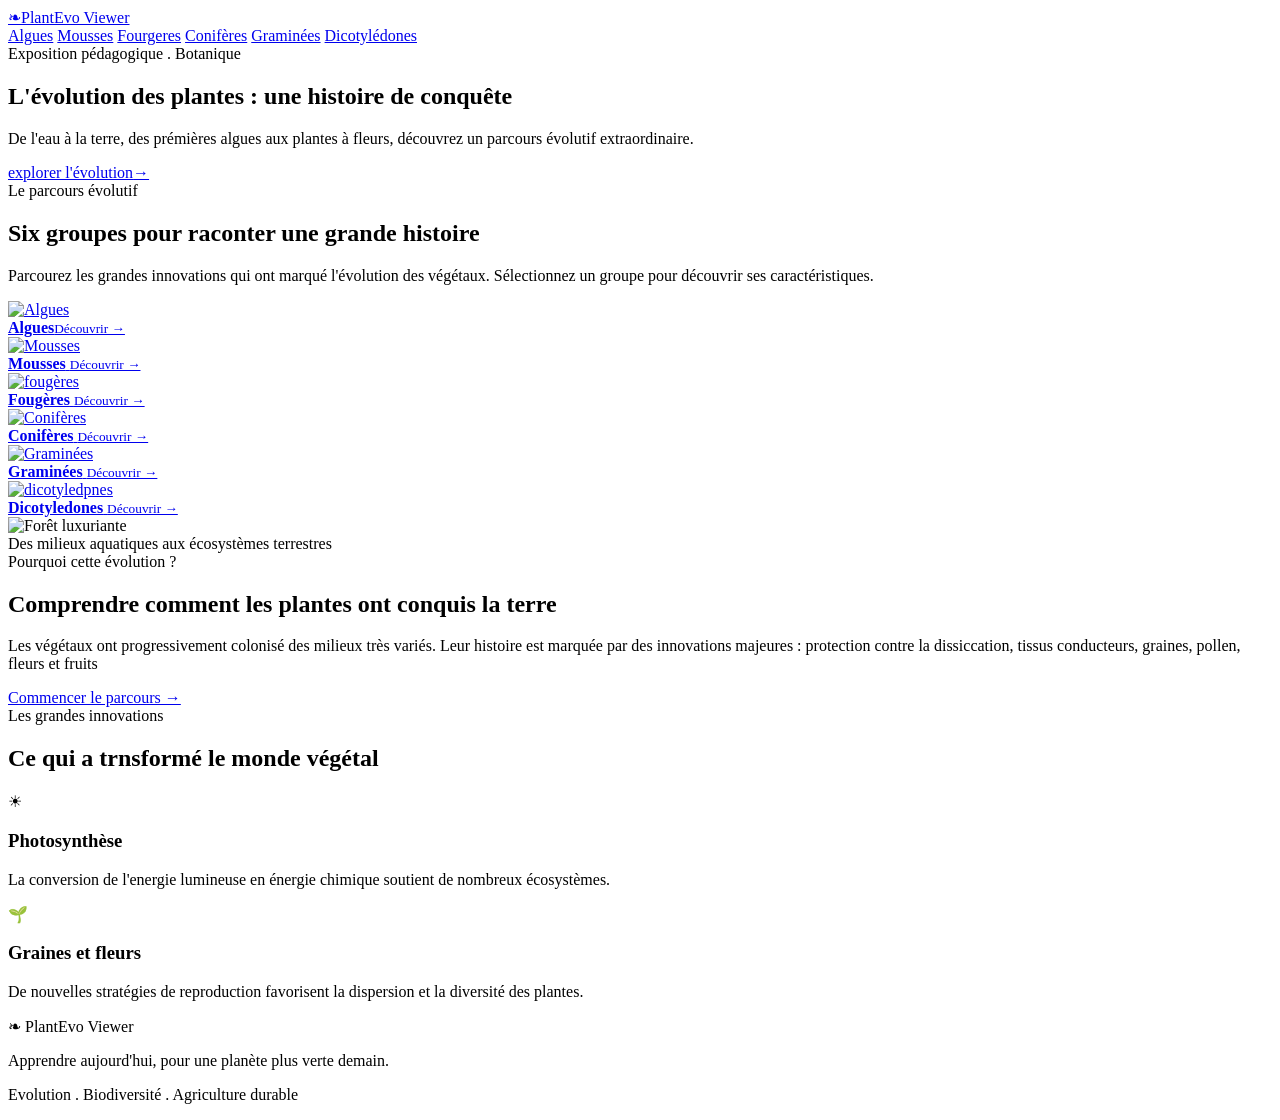
==== index.html @ 8c829630 "Beginning" ====
<!DOCTYPE html>
<html lang="fr">
<head>
    <meta charset="UTF-8">
    <meta name="viewport" content="width=device-width, initial-scale=1.0">
    <meta name="description" content="Découvrez l'évolution des plantes avec PlantEvo Viewer.">
    <title id="title">PlantEvo Viewer | Accueil</title>
    <link rel="stylesheet" href="style.css" >
</head>
<body>
 <header class="site-header"> 
  <div class="container nav-wrap">
   <a class="brand" href="index.html"><span class="brand-mark">❧</span>PlantEvo Viewer</a>
 <nav class="nav" aria-label="Navigation principale">
  <a class="active" href="algues.html">Algues</a>
  <a class="" href="mousses.html">Mousses</a>
  <a class="" href="fourgeres.html">Fourgeres</a>
  <a class="" href="coniferes.html">Conifères</a>
  <a class="" href="graminees.html">Graminées</a>
  <a class="" href="dicotyledones.html">Dicotylédones</a>
 </nav>
</div> 
</header>
<main>
<section class="hero">
<div class="container">
<div class="hero-content">
<span class="eyebrow">Exposition pédagogique . Botanique</span>
<h1>L'évolution des plantes : une histoire de conquête</h1>
<p>De l'eau à la terre, des prémières algues aux plantes à fleurs, découvrez un parcours évolutif extraordinaire.</p>
<a class="btn" href="#parcours">explorer l'évolution<span>→</span></a>

</div>
</div>
</section>
<section class="section" id="parcours">
<div class="kicker">Le parcours évolutif</div>
<h2>Six groupes pour raconter une grande histoire</h2>
</div>
<p>Parcourez les grandes innovations qui ont marqué l'évolution des végétaux. Sélectionnez un groupe pour découvrir ses caractéristiques.</p>
</div>
<div class="timeline">
<div class="timeline-card">
<a href="algues.html">
<div class="timeline-img"></div>
<img src="https://images.unsplash.com/photo-1518837695005-2083093ee35b?auto=format&fit=crop&w=300&q=75" alt="Algues">
</div>
<strong>Algues</strong><small>Découvrir →</small>
</a>
</div>
<div class="timeline-card">
<a href="mousses.html">
<div class="timeline-img">
<img src="https://images.unsplash.com/photo-1501004318641-b39e6451bec6?auto=format&fit=crop&w=300&q=75" alt="Mousses">
</div>
<strong>Mousses</strong>
<small>Découvrir →</small>
</a></div>
<div class="timeline-card">
<a href="fougeres.html">
<div class="timeline-img">
<img src="https://images.unsplash.com/photo-1518531933037-91b2f5f229cc?auto=format&fit=crop&w=300&q=75" alt="fougères">
</div>
<strong>Fougères</strong>
<small>Découvrir →</small></a></div>
<div class="timeline-card">
<a href="coniferes.html">
<div class="timeline-img">
<img src="https://images.unsplash.com/photo-1511497584788-876760111969?auto=format&fit=crop&w=300&q=75" alt="Conifères">
</div>
<strong>Conifères</strong>
<small>Découvrir →</small>
</a></div>
<div class="timeline-card">
<a href="graminees.html">
<div class="timeline-img">
<img src="https://images.unsplash.com/photo-1500382017468-9049fed747ef?auto=format&fit=crop&w=300&q=75" alt="Graminées">
</div>
<strong>Graminées</strong>
<small>Découvrir →</small>
</a></div>
<div class="timeline-card">
<a href="dicotyledones.html">
<div class="timeline-img">
<img src="https://images.unsplash.com/photo-1490750967868-88aa4486c946?auto=format&fit=crop&w=300&q=75" alt="dicotyledpnes">
</div>
<strong>Dicotyledones</strong>
<small>Découvrir →</small>
</a></div></div></div></section>
<section class="section">
<div class="container intro-grid">
<div class="photo-panel">
<img src="https://images.unsplash.com/photo-1448375240586-882707db888b?auto=format&fit=crop&w=1000&q=80" alt="Forêt luxuriante">
<div class="photo-caption">Des milieux aquatiques aux écosystèmes terrestres</div>
</div>
<div class="info-panel">
<div class="kicker">Pourquoi cette évolution ?</div>
<h2>Comprendre comment les plantes ont conquis la terre</h2>
<p>Les végétaux ont progressivement colonisé des milieux très variés. Leur histoire est marquée par des innovations majeures : protection contre la dissiccation, tissus conducteurs, graines, pollen, fleurs et fruits </p>
<a class="btn" href="algues.html">Commencer le parcours →</a>
</div></div></section>
<section class="section">
<div class="container">
<div class="section-head">
<div>
<div class="kicker">Les grandes innovations</div>
<h2>Ce qui a trnsformé le monde végétal</h2>
</div></div>
<div class="feature-grid">
<div class="feature">
<div class="feature-icon">☀</div>
<h3>Photosynthèse</h3>
<p>La conversion de l'energie lumineuse en énergie chimique soutient de nombreux écosystèmes. </p>
</div>
<div class="feature">
<div class="feature-icon">🌱</div>
<h3>Graines et fleurs</h3>
<p>De nouvelles stratégies de reproduction favorisent la dispersion et la diversité des plantes. </p>
</div></div></div></section></main>
<footer class="site-footer">
<div class="container footer-inner">
<div class="footer-brand">❧ PlantEvo Viewer</div>
<p>Apprendre aujourd'hui, pour une planète plus verte demain.</p>
<p>Evolution . Biodiversité . Agriculture durable</p>
</div>
</footer>
</body>
</html>
---- style.css ----
.banniere {
    padding: 100px;
    
    background: linear-gradient(90deg, #5E7E38, #7A8172);
    background-image: url('images/Banniere.jpeg');
    font-size: medium;
}

element1{
    font-size: 25px;
    background-color: #5E7E38;
}

.conteneur {
  display: flex;          /* Active Flexbox */
  flex-wrap: wrap;        /* Permet le retour à la ligne automatique */
  gap: 5px;              /* Espace entre les blocs */
}

.bloc {
    display: flex;
  min-width: 200px;       /* Largeur minimale avant passage à la ligne */
  height: 150px;
  background-color: #5E7E38;
  color: white;
  display: flex;
  justify-content: center;/* Centre le texte horizontalement */
  align-items: center;    /* Centre le texte verticalement */
  border-radius: 8px;
}
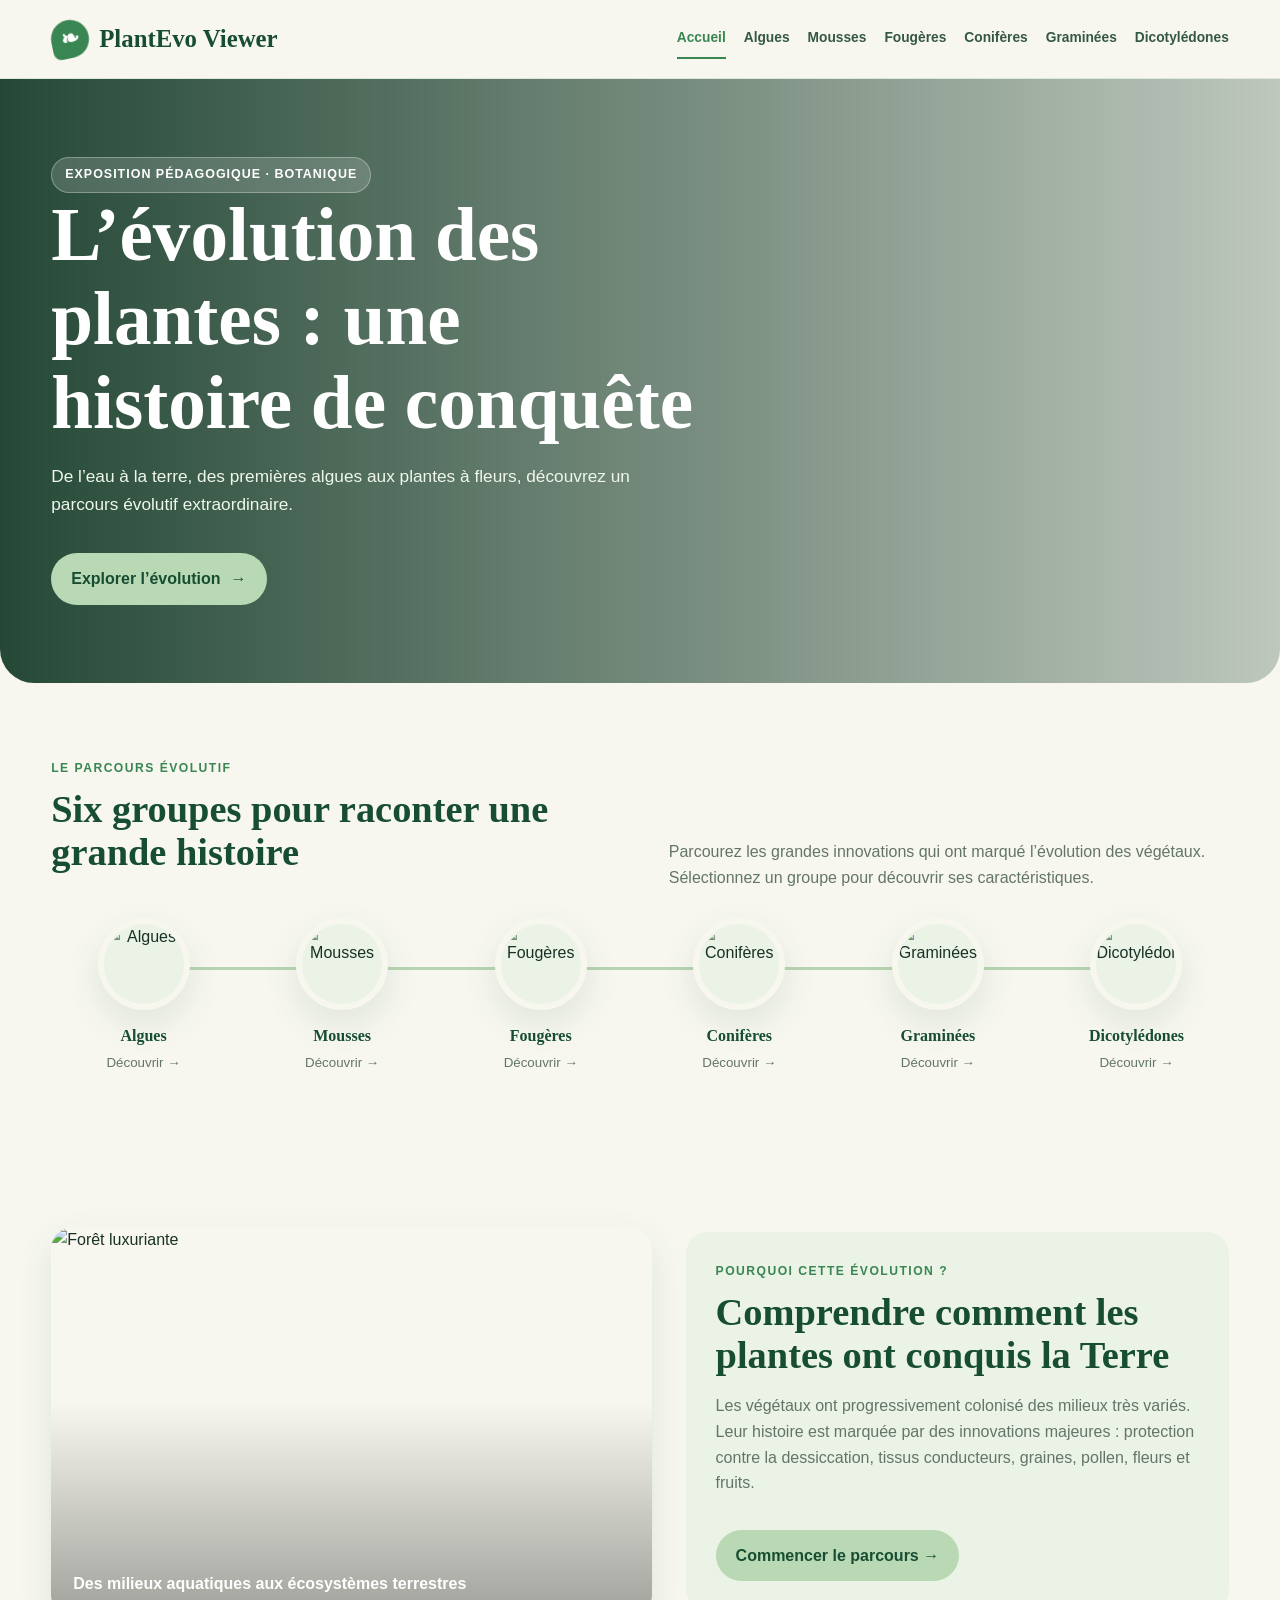
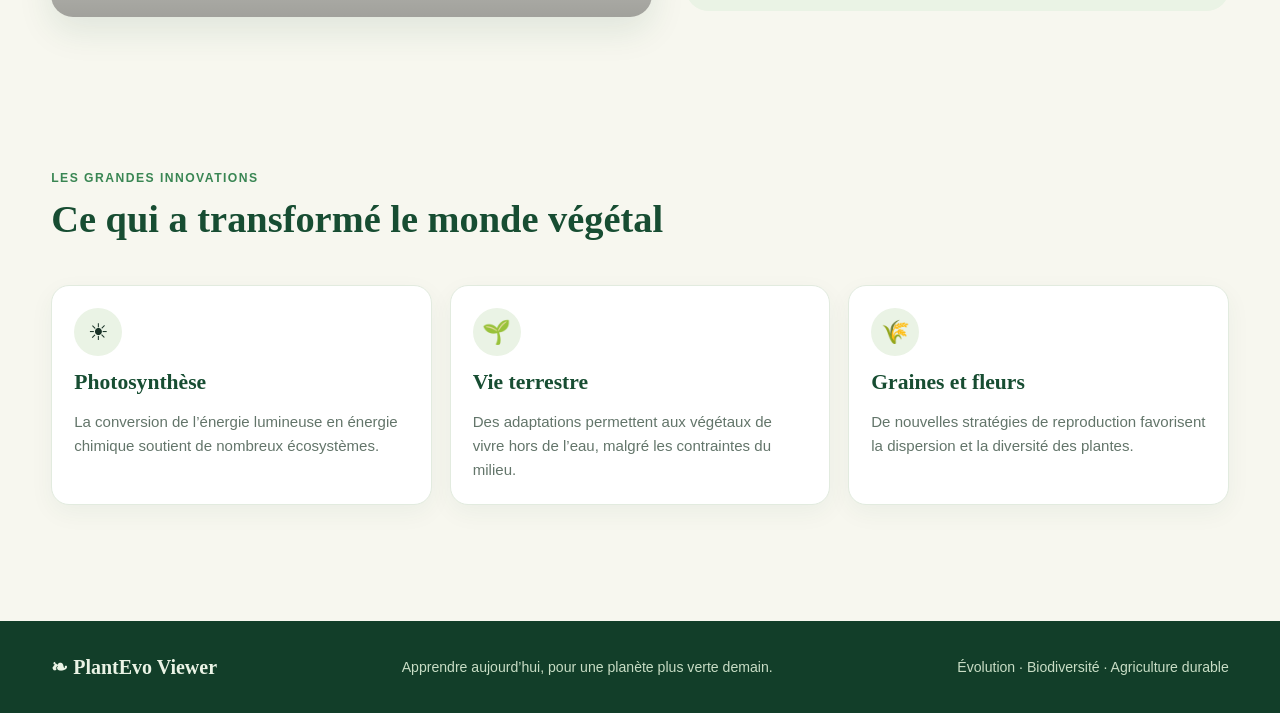
==== commit 28e02965: "finish index" ====
--- a/index.html
+++ b/index.html
@@ -1,129 +1,59 @@
 <!DOCTYPE html>
-<html lang="fr">
+<html lang="fr"> 
 <head>
-    <meta charset="UTF-8">
-    <meta name="viewport" content="width=device-width, initial-scale=1.0">
-    <meta name="description" content="Découvrez l'évolution des plantes avec PlantEvo Viewer.">
-    <title id="title">PlantEvo Viewer | Accueil</title>
-    <link rel="stylesheet" href="style.css" >
-</head>
-<body>
- <header class="site-header"> 
-  <div class="container nav-wrap">
-   <a class="brand" href="index.html"><span class="brand-mark">❧</span>PlantEvo Viewer</a>
- <nav class="nav" aria-label="Navigation principale">
-  <a class="active" href="algues.html">Algues</a>
-  <a class="" href="mousses.html">Mousses</a>
-  <a class="" href="fourgeres.html">Fourgeres</a>
-  <a class="" href="coniferes.html">Conifères</a>
-  <a class="" href="graminees.html">Graminées</a>
-  <a class="" href="dicotyledones.html">Dicotylédones</a>
- </nav>
-</div> 
+ <meta charset="UTF-8">
+ <meta name="viewport" content="width=device-width, initial-scale=1.0">
+ <meta name="description" content="Découvrez l'évolution des plantes avec PlantEvo Viewer.">
+ <title>PlantEvo Viewer | Accueil</title>
+ <link rel="stylesheet" href="css/style.css"></head>
+ <body>
+<header class="site-header">
+<div class="container nav-wrap">
+<a class="brand" href="index.html">
+ <span class="brand-mark">❧</span>PlantEvo Viewer</a>
+
+<nav class="nav" aria-label="Navigation principale">
+    <a class="active" href="index.html">Accueil</a>
+    <a class="" href="algues.html">Algues</a>
+    <a class="" href="mousses.html">Mousses</a>
+    <a class="" href="fougeres.html">Fougères</a>
+    <a class="" href="coniferes.html">Conifères</a>
+    <a class="" href="graminees.html">Graminées</a>
+    <a class="" href="dicotyledones.html">Dicotylédones</a>
+</nav>
+</div>
 </header>
 <main>
 <section class="hero">
 <div class="container">
 <div class="hero-content">
-<span class="eyebrow">Exposition pédagogique . Botanique</span>
-<h1>L'évolution des plantes : une histoire de conquête</h1>
-<p>De l'eau à la terre, des prémières algues aux plantes à fleurs, découvrez un parcours évolutif extraordinaire.</p>
-<a class="btn" href="#parcours">explorer l'évolution<span>→</span></a>
-
+<span class="eyebrow">Exposition pédagogique · Botanique</span>
+<h1>L’évolution des plantes : une histoire de conquête</h1>
+<p>De l’eau à la terre, des premières algues aux plantes à fleurs, découvrez un parcours évolutif extraordinaire.</p>
+<a class="btn" href="#parcours">Explorer l’évolution <span>→</span></a>
 </div>
 </div>
 </section>
 <section class="section" id="parcours">
+<div class="container">
+<div class="section-head">
+<div>
 <div class="kicker">Le parcours évolutif</div>
 <h2>Six groupes pour raconter une grande histoire</h2>
 </div>
-<p>Parcourez les grandes innovations qui ont marqué l'évolution des végétaux. Sélectionnez un groupe pour découvrir ses caractéristiques.</p>
+<p>Parcourez les grandes innovations qui ont marqué l’évolution des végétaux. Sélectionnez un groupe pour découvrir ses caractéristiques.</p>
 </div>
 <div class="timeline">
 <div class="timeline-card">
 <a href="algues.html">
-<div class="timeline-img"></div>
+<div class="timeline-img">
 <img src="https://images.unsplash.com/photo-1518837695005-2083093ee35b?auto=format&fit=crop&w=300&q=75" alt="Algues">
-</div>
-<strong>Algues</strong><small>Découvrir →</small>
-</a>
-</div>
-<div class="timeline-card">
-<a href="mousses.html">
-<div class="timeline-img">
-<img src="https://images.unsplash.com/photo-1501004318641-b39e6451bec6?auto=format&fit=crop&w=300&q=75" alt="Mousses">
-</div>
-<strong>Mousses</strong>
-<small>Découvrir →</small>
-</a></div>
-<div class="timeline-card">
-<a href="fougeres.html">
-<div class="timeline-img">
-<img src="https://images.unsplash.com/photo-1518531933037-91b2f5f229cc?auto=format&fit=crop&w=300&q=75" alt="fougères">
-</div>
-<strong>Fougères</strong>
-<small>Découvrir →</small></a></div>
-<div class="timeline-card">
-<a href="coniferes.html">
-<div class="timeline-img">
-<img src="https://images.unsplash.com/photo-1511497584788-876760111969?auto=format&fit=crop&w=300&q=75" alt="Conifères">
-</div>
-<strong>Conifères</strong>
-<small>Découvrir →</small>
-</a></div>
-<div class="timeline-card">
-<a href="graminees.html">
-<div class="timeline-img">
-<img src="https://images.unsplash.com/photo-1500382017468-9049fed747ef?auto=format&fit=crop&w=300&q=75" alt="Graminées">
-</div>
-<strong>Graminées</strong>
-<small>Découvrir →</small>
-</a></div>
-<div class="timeline-card">
-<a href="dicotyledones.html">
-<div class="timeline-img">
-<img src="https://images.unsplash.com/photo-1490750967868-88aa4486c946?auto=format&fit=crop&w=300&q=75" alt="dicotyledpnes">
-</div>
-<strong>Dicotyledones</strong>
-<small>Découvrir →</small>
-</a></div></div></div></section>
-<section class="section">
-<div class="container intro-grid">
-<div class="photo-panel">
-<img src="https://images.unsplash.com/photo-1448375240586-882707db888b?auto=format&fit=crop&w=1000&q=80" alt="Forêt luxuriante">
-<div class="photo-caption">Des milieux aquatiques aux écosystèmes terrestres</div>
-</div>
-<div class="info-panel">
-<div class="kicker">Pourquoi cette évolution ?</div>
-<h2>Comprendre comment les plantes ont conquis la terre</h2>
-<p>Les végétaux ont progressivement colonisé des milieux très variés. Leur histoire est marquée par des innovations majeures : protection contre la dissiccation, tissus conducteurs, graines, pollen, fleurs et fruits </p>
-<a class="btn" href="algues.html">Commencer le parcours →</a>
-</div></div></section>
-<section class="section">
-<div class="container">
-<div class="section-head">
-<div>
-<div class="kicker">Les grandes innovations</div>
-<h2>Ce qui a trnsformé le monde végétal</h2>
-</div></div>
-<div class="feature-grid">
-<div class="feature">
-<div class="feature-icon">☀</div>
-<h3>Photosynthèse</h3>
-<p>La conversion de l'energie lumineuse en énergie chimique soutient de nombreux écosystèmes. </p>
-</div>
-<div class="feature">
-<div class="feature-icon">🌱</div>
-<h3>Graines et fleurs</h3>
-<p>De nouvelles stratégies de reproduction favorisent la dispersion et la diversité des plantes. </p>
-</div></div></div></section></main>
-<footer class="site-footer">
-<div class="container footer-inner">
-<div class="footer-brand">❧ PlantEvo Viewer</div>
-<p>Apprendre aujourd'hui, pour une planète plus verte demain.</p>
-<p>Evolution . Biodiversité . Agriculture durable</p>
-</div>
-</footer>
-</body>
-</html>
-    +</div><strong>Algues</strong><small>Découvrir →</small></a></div><div class="timeline-card"><a href="mousses.html">
+<div class="timeline-img"><img src="https://images.unsplash.com/photo-1501004318641-b39e6451bec6?auto=format&fit=crop&w=300&q=75" alt="Mousses"></div>
+<strong>Mousses</strong><small>Découvrir →</small></a></div><div class="timeline-card"><a href="fougeres.html"><div class="timeline-img"><img src="https://images.unsplash.com/photo-1518531933037-91b2f5f229cc?auto=format&fit=crop&w=300&q=75" alt="Fougères"></div><strong>Fougères</strong><small>Découvrir →</small></a></div><div class="timeline-card"><a href="coniferes.html"><div class="timeline-img"><img src="https://images.unsplash.com/photo-1511497584788-876760111969?auto=format&fit=crop&w=300&q=75" alt="Conifères"></div><strong>Conifères</strong><small>Découvrir →</small></a></div><div class="timeline-card"><a href="graminees.html"><div class="timeline-img"><img src="https://images.unsplash.com/photo-1500382017468-9049fed747ef?auto=format&fit=crop&w=300&q=75" alt="Graminées"></div><strong>Graminées</strong><small>Découvrir →</small></a></div><div class="timeline-card"><a href="dicotyledones.html"><div class="timeline-img"><img src="https://images.unsplash.com/photo-1490750967868-88aa4486c946?auto=format&fit=crop&w=300&q=75" alt="Dicotylédones"></div><strong>Dicotylédones</strong><small>Découvrir →</small></a></div></div></div></section>
+<section class="section"><div class="container intro-grid"><div class="photo-panel"><img src="https://images.unsplash.com/photo-1448375240586-882707db888b?auto=format&fit=crop&w=1000&q=80" alt="Forêt luxuriante"><div class="photo-caption">Des milieux aquatiques aux écosystèmes terrestres</div></div><div class="info-panel"><div class="kicker">Pourquoi cette évolution ?</div><h2>Comprendre comment les plantes ont conquis la Terre</h2><p>Les végétaux ont progressivement colonisé des milieux très variés. Leur histoire est marquée par des innovations majeures : protection contre la dessiccation, tissus conducteurs, graines, pollen, fleurs et fruits.</p><a class="btn" href="algues.html">Commencer le parcours →</a></div></div></section>
+<section class="section"><div class="container"><div class="section-head"><div><div class="kicker">Les grandes innovations</div><h2>Ce qui a transformé le monde végétal</h2></div></div><div class="feature-grid">
+<div class="feature"><div class="feature-icon">☀</div><h3>Photosynthèse</h3><p>La conversion de l’énergie lumineuse en énergie chimique soutient de nombreux écosystèmes.</p></div>
+<div class="feature"><div class="feature-icon">🌱</div><h3>Vie terrestre</h3><p>Des adaptations permettent aux végétaux de vivre hors de l’eau, malgré les contraintes du milieu.</p></div>
+<div class="feature"><div class="feature-icon">🌾</div><h3>Graines et fleurs</h3><p>De nouvelles stratégies de reproduction favorisent la dispersion et la diversité des plantes.</p></div>
+</div></div></section></main><footer class="site-footer"><div class="container footer-inner"><div class="footer-brand">❧ PlantEvo Viewer</div><p>Apprendre aujourd’hui, pour une planète plus verte demain.</p><p>Évolution · Biodiversité · Agriculture durable</p></div></footer></body></html>
--- a/css/style.css
+++ b/css/style.css
@@ -0,0 +1,91 @@
+
+:root{
+  --forest:#174d32;--green:#398653;--leaf:#b9d9b4;--pale:#eaf3e5;
+  --cream:#f7f7ef;--ink:#183126;--muted:#63756a;--white:#fff;
+  --shadow:0 14px 35px rgba(23,77,50,.10);--radius:22px;
+}
+*{box-sizing:border-box}
+html{scroll-behavior:smooth}
+body{margin:0;background:var(--cream);color:var(--ink);font-family:Arial,Helvetica,sans-serif;line-height:1.6}
+a{color:inherit;text-decoration:none}
+img{display:block;width:100%;height:100%;object-fit:cover}
+.container{width:min(1180px,92%);margin:auto}
+.site-header{position:sticky;top:0;z-index:20;background:rgba(247,247,239,.96);backdrop-filter:blur(12px);border-bottom:1px solid #dce8d8}
+.nav-wrap{min-height:78px;display:flex;align-items:center;justify-content:space-between;gap:24px}
+.brand{display:flex;align-items:center;gap:10px;color:var(--forest);font-family:Georgia,serif;font-size:1.55rem;font-weight:700;white-space:nowrap}
+.brand-mark{width:38px;height:38px;border-radius:50% 50% 50% 8px;background:var(--green);display:grid;place-items:center;color:white;font-size:22px;transform:rotate(-12deg)}
+.nav{display:flex;align-items:center;gap:18px;flex-wrap:wrap}
+.nav a{font-size:.86rem;font-weight:700;color:#355746;padding:8px 0;border-bottom:2px solid transparent}
+.nav a:hover,.nav a.active{color:var(--green);border-color:var(--green)}
+
+.hero{position:relative;overflow:hidden;border-radius:0 0 34px 34px;min-height:480px;background:linear-gradient(90deg,rgba(8,48,29,.88),rgba(8,48,29,.24)),url('https://images.unsplash.com/photo-1448375240586-882707db888b?auto=format&fit=crop&w=1800&q=85') center/cover;display:flex;align-items:center;color:white}
+.hero-content{max-width:650px;padding:78px 0}
+.eyebrow{display:inline-flex;align-items:center;gap:8px;background:rgba(255,255,255,.16);border:1px solid rgba(255,255,255,.3);padding:7px 13px;border-radius:30px;font-size:.78rem;font-weight:700;letter-spacing:.08em;text-transform:uppercase}
+h1,h2,h3{font-family:Georgia,'Times New Roman',serif;line-height:1.12;margin:0 0 16px}
+h1{font-size:clamp(2.5rem,6vw,4.7rem);max-width:760px}
+h2{font-size:clamp(1.8rem,3vw,2.7rem);color:var(--forest)}
+h3{font-size:1.35rem;color:var(--forest)}
+.hero p{font-size:1.08rem;max-width:590px;color:#eff7ec}
+.btn{display:inline-flex;align-items:center;gap:10px;margin-top:18px;padding:13px 20px;border-radius:30px;background:var(--leaf);color:var(--forest);font-weight:800;transition:.2s}
+.btn:hover{transform:translateY(-2px);background:white}
+.section{padding:76px 0}
+.section-head{display:flex;align-items:end;justify-content:space-between;gap:24px;margin-bottom:28px}
+.section-head p{max-width:560px;color:var(--muted);margin:0}
+.kicker{color:var(--green);font-weight:800;text-transform:uppercase;letter-spacing:.12em;font-size:.76rem;margin-bottom:10px}
+.timeline{display:grid;grid-template-columns:repeat(6,1fr);gap:14px;position:relative}
+.timeline:before{content:"";position:absolute;top:49px;left:7%;right:7%;height:3px;background:#b8d4b1;z-index:0}
+.timeline-card{position:relative;z-index:1;text-align:center}
+.timeline-card a{display:block}
+.timeline-img{width:92px;height:92px;border:6px solid var(--cream);border-radius:50%;overflow:hidden;margin:0 auto 13px;box-shadow:var(--shadow);background:var(--pale)}
+.timeline-card strong{display:block;color:var(--forest);font-family:Georgia,serif}
+.timeline-card small{color:var(--muted)}
+.intro-grid{display:grid;grid-template-columns:1.05fr .95fr;gap:34px;align-items:center}
+.photo-panel{height:390px;border-radius:var(--radius);overflow:hidden;box-shadow:var(--shadow);position:relative}
+.photo-panel:after{content:"";position:absolute;inset:45% 0 0;background:linear-gradient(transparent,rgba(0,0,0,.35))}
+.photo-caption{position:absolute;z-index:1;bottom:20px;left:22px;color:white;font-weight:700}
+.info-panel{background:#eaf3e5;border-radius:var(--radius);padding:30px}
+.info-panel p{color:var(--muted)}
+.feature-grid{display:grid;grid-template-columns:repeat(3,1fr);gap:18px}
+.feature{background:white;border:1px solid #e2ebdf;border-radius:18px;padding:22px;box-shadow:0 8px 25px rgba(23,77,50,.05)}
+.feature-icon{width:48px;height:48px;border-radius:50%;display:grid;place-items:center;background:var(--pale);font-size:1.45rem;margin-bottom:14px}
+.feature p{margin:0;color:var(--muted);font-size:.94rem}
+.page-hero{display:grid;grid-template-columns:1fr 1fr;min-height:430px;background:#e9f1e4}
+.page-copy{padding:65px max(7vw,30px);display:flex;flex-direction:column;justify-content:center}
+.page-copy h1{font-size:clamp(2.5rem,4.5vw,4.2rem);color:var(--forest)}
+.page-copy p{max-width:520px;color:var(--muted)}
+.page-image{min-height:430px;overflow:hidden}
+.breadcrumb{font-size:.85rem;color:var(--green);font-weight:700;margin-bottom:20px}
+.breadcrumb a:hover{text-decoration:underline}
+.fact-strip{display:grid;grid-template-columns:repeat(3,1fr);gap:14px;margin-top:28px}
+.fact{background:white;border-radius:15px;padding:17px;border:1px solid #e3ece0}
+.fact strong{display:block;color:var(--forest);font-family:Georgia,serif;font-size:1.15rem}
+.fact span{font-size:.85rem;color:var(--muted)}
+.gallery{display:grid;grid-template-columns:1.2fr .8fr .8fr;grid-template-rows:190px 190px;gap:14px}
+.gallery figure{margin:0;border-radius:18px;overflow:hidden;position:relative}
+.gallery figure:first-child{grid-row:span 2}
+.gallery figcaption{position:absolute;bottom:0;left:0;right:0;padding:28px 16px 13px;color:white;font-weight:700;background:linear-gradient(transparent,rgba(0,0,0,.65))}
+.split{display:grid;grid-template-columns:1fr 1fr;gap:30px;align-items:center}
+.text-block p{color:var(--muted)}
+.callout{padding:25px;background:var(--forest);color:white;border-radius:20px}
+.callout h3{color:white}.callout p{color:#e0eee0;margin-bottom:0}
+.page-navigation{display:flex;justify-content:space-between;gap:15px;margin-top:35px}
+.page-navigation a{background:#e5f0df;color:var(--forest);padding:13px 18px;border-radius:14px;font-weight:800}
+.site-footer{background:#123e29;color:#eaf3e5;padding:30px 0;margin-top:40px}
+.footer-inner{display:flex;align-items:center;justify-content:space-between;gap:20px;flex-wrap:wrap}
+.footer-inner p{margin:0;color:#c8ddc5;font-size:.88rem}
+.footer-brand{font-family:Georgia,serif;font-weight:700;font-size:1.25rem}
+@media(max-width:900px){
+ .nav{gap:11px}.nav a{font-size:.78rem}.timeline{grid-template-columns:repeat(3,1fr)}.timeline:before{display:none}
+ .feature-grid{grid-template-columns:1fr 1fr}.intro-grid,.split{grid-template-columns:1fr}
+}
+@media(max-width:680px){
+ .nav-wrap{min-height:68px;flex-wrap:wrap;padding:12px 0}
+ .nav{display:grid;width:100%;padding:10px 0 15px;grid-template-columns:repeat(2,1fr)}
+ .nav a{padding:8px 4px;border-bottom:1px solid #dce8d8}
+ .brand{font-size:1.3rem}.hero{min-height:440px}.hero-content{padding:60px 0}
+ .section{padding:52px 0}.section-head{display:block}.page-hero{grid-template-columns:1fr}
+ .page-copy{padding:45px 6%}.page-image{min-height:280px;max-height:320px}
+ .fact-strip,.feature-grid{grid-template-columns:1fr}.gallery{grid-template-columns:1fr 1fr;grid-template-rows:180px 150px}
+ .gallery figure:first-child{grid-row:auto;grid-column:span 2}
+ .page-navigation{flex-direction:column}.page-navigation a{text-align:center}
+}
